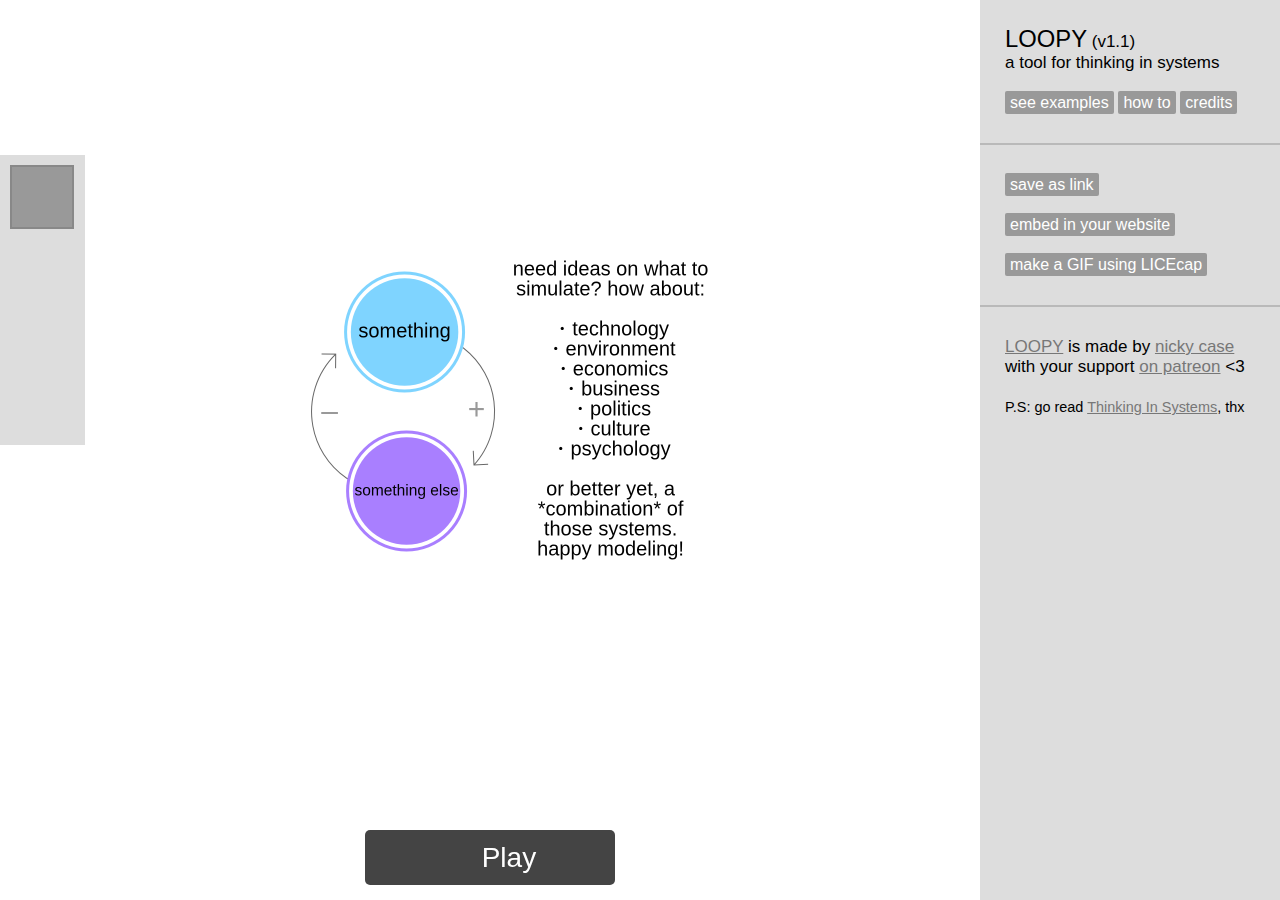
==== ncase.me/loopy/v1.1/index.html @ 6c467ffd "refactor: deploy to github pages" ====
<!doctype html>
<html>
<head>
    
    <!-- META -->
	<title>LOOPY (v1.1)</title>
    <meta content="text/html;charset=utf-8" http-equiv="Content-Type">
	<meta content="utf-8" http-equiv="encoding">
	<meta charset="utf-8">
	<link rel="icon" type="image/png" href="favicon.png">

	<!-- Schema.org markup for Google+ -->
	<meta itemprop="name" content="LOOPY!">
	<meta itemprop="description" content="a tool for thinking in systems">
	<meta itemprop="image" content="http://ncase.me/loopy/social/thumbnail.png">

	<!-- Twitter Card data: SMALL -->
	<meta name="twitter:card" content="summary"/>
	<meta name="twitter:site" content="@ncasenmare"/>
	<meta name="twitter:title" content="LOOPY!"/>
	<meta name="twitter:description" content="a tool for thinking in systems"/>
	<meta name="twitter:creator" content="@ncasenmare">
	<meta name="twitter:image" content="http://ncase.me/loopy/social/thumbnail_small.png"/>

	<!-- Open Graph data -->
	<meta property="og:title" content="LOOPY!">
	<meta property="og:type" content="website">
	<meta property="og:url" content="http://ncase.me/loopy/">
	<meta property="og:image" content="http://ncase.me/loopy/social/thumbnail.png">
	<meta property="og:description" content="a tool for thinking in systems">

    <!-- Styles! -->
	<link href="css/loopy.css" rel="stylesheet"/>
	<link href="css/balloon.css" rel="stylesheet"/>

</head>
<body style="opacity:0">

	<!-- Loopy & Ink -->
	<div id="canvasses"></div>

	<!-- The Tools' UI -->
	<div id="toolbar"></div>
	<div id="playbar"></div>
	<div id="sidebar"></div>

	<!-- MODAL -->
	<div id="modal_container">
		<div id="modal_bg"></div>
		<div id="modal">
			<div id="modal_close">[×] CLOSE</div>
			<div id="modal_page"></div>
		</div>
	</div>

</body>
</html>

<!-- Scripts! -->

<!-- Libraries -->
<script src="js/helpers.js"></script>
<script src="js/minpubsub.js"></script>
<script src="js/Mouse.js"></script>
<script src="js/Key.js"></script>

<!-- Core Simulation Code -->
<script src="js/Loopy.js%3Fv=5"></script>
<script src="js/Model.js%3Fv=3"></script>
<script src="js/Node.js%3Fv=3"></script>
<script src="js/Edge.js%3Fv=2"></script>
<script src="js/Label.js"></script>

<!-- Tools -->
<script src="js/PageUI.js"></script>
<script src="js/Sidebar.js%3Fv=2"></script>
<script src="js/Toolbar.js"></script>
<script src="js/PlayControls.js?z=1"></script>
<script src="js/Modal.js%3Fv=4"></script>
<script src="js/Ink.js"></script>
<script src="js/Dragger.js"></script>
<script src="js/Eraser.js"></script>
<script src="js/Labeller.js"></script>

<!-- Start it -->
<script>
window.onload = function(){
	window.loopy = new Loopy();
};
</script>
---- ncase.me/loopy/v1.1/css/loopy.css ----
body{
	margin:0;
	background: #fff;

	font-family: Helvetica, Arial, sans-serif;
	font-weight: normal;
	font-size: 20px;

	overflow: hidden;
}
canvas{
	position:absolute;
	top:0; left:0;
}

#canvasses{
	position:absolute;
	top:0; left:0;
	width: calc(100% - 300px);
	height: 100%;
}
#canvasses[fullscreen=yes]{
	width: 100%;
}
#canvasses[cursor=ink]{
	cursor: url('cursors/ink.png') 0 30, auto;
}
#canvasses[cursor=drag]{
	cursor: url('cursors/drag.png') 15 15, auto;
}
#canvasses[cursor=erase]{
	cursor: url('cursors/erase.png') 5 25, auto;
}
#canvasses[cursor=label]{
	cursor: url('cursors/label.png') 15 15, auto;
}



/**********
 PLAY CONTROLS
**********/

#playbar{
	position: absolute;
	bottom: 15px;
	left: calc(50% - 275px); /* 50% - half of (playbar width + sidebar width)*/

	width: 250px;
	height: 75px;

	-webkit-user-select: none;
	-moz-user-select: none;
	-ms-user-select: none;
	user-select: none;
}
#playbar[fullscreen=yes]{
	left: calc(50% - 125px); /* 50% - half of (playbar width)*/
}
#playbar .component_button{
	position: absolute;
	bottom: 0;
	width: 230px;
	height: 25px;
	background: #444;
}
#playbar .component_button:hover{
	background: #555;
}
#playbar .play_slider{
	width: 190px;
    position: absolute;
    left: 30px;
    margin: 0;
}
.play_button_icon{
	width: 25px;
	height: 25px;
	background-image: url(icons/controls.png);
	display: inline-block;
	background-size: 400% 100%;
}
.play_button_icon[icon="0"]{ background-position: 0 0; }
.play_button_icon[icon="1"]{ background-position: -25px 0; }
.play_button_icon[icon="2"]{ background-position: -50px 0; }
.play_button_icon[icon="3"]{ background-position: -75px 0; }
.play_button_label{
	display: inline-block;
	position: relative;
    top: -5px;
}
div[big=yes] .play_button_icon{
	width: 30px;
	height: 30px;
}
div[big=yes] .play_button_label{
	top: -3px;
}



/**********
 TOOLBAR 
**********/

#toolbar{
	position: absolute;
	left: 0px;
	top: calc(33% - 142.5px); /* 33% - half of toolbar height */

	width:75px; height:280px;
	padding: 5px;
	background-color: #ddd;

	-webkit-user-select: none;
	-moz-user-select: none;
	-ms-user-select: none;
	user-select: none;
}
#toolbar[mode=play]{
	display: none;
}

.toolbar_button{
	width:60px; height:60px;
	margin: 5px;
	border: 2px solid #ddd;
	cursor: pointer;
	background-size: 100% 100%;
}
.toolbar_button[selected=yes]{
	border: 2px solid #888;
	background-color: #999;
}

/**********
 SIDEBAR 
**********/

#sidebar{
	position: absolute;
	top:0; right:0;
	width: 300px;
	height: 100%;
	background: #ddd;

	font-weight: 100;
	font-size: 17px;

	-webkit-user-select: none;
	-moz-user-select: none;
	-ms-user-select: none;
	user-select: none;
}
#sidebar > div{
	margin: 25px;
}
#sidebar > div > div{
	margin-bottom: 20px;
}
#sidebar[mode=play]{
	background: #222;
	color: #777;
}
#sidebar .mini_button{
	background: #999;
	color: #fff;
	padding: 3px 5px;
	border-radius: 2px;
	font-size: 16px;

	cursor: pointer;
}
#sidebar .mini_button:hover{
	background: #aaa;
}
#sidebar[mode=play] .mini_button{
	background: #555;
	color: #111;
}
#sidebar[mode=play] .mini_button:hover{
	background: #666;
}
#sidebar a{ color: #777; }
#sidebar a:hover{ color: #999; }
#sidebar hr{
	border: none;
	border-bottom: 2px solid rgba(150,150,150,0.5);
	width: 300px;
	position: relative;
	left:-25px;
	margin: 10px 0;
}
.component_input{
	border: none;
	
	width:calc(100% - 10px);
	height:22px;
	padding: 5px;
	
	font-size: 20px;
	font-weight: 100;
}
.component_textarea{
	border: none;
	width:calc(100% - 10px);
	height: 100px;
	padding: 5px;
	font-size: 16px;
	font-weight: 100;
}
.component_output{
	border: 1px solid #aaa;
	width:100%;
	background: #ccc;
	color: #666;
	font-size: 15px;
	font-weight: 100;
}
.component_slider{
	position: relative;
	width: 250px;
	height: 52px;
}
.component_slider_graphic{
	position: absolute;
	width: 250px;
	height: 40px;
	cursor: pointer;
}
.component_slider_pointer{
	position: absolute;
	top: 42px;
	width: 15px;
	height: 10px;
}
.component_label{
	margin-bottom: 5px;
}
.component_button{

	width: calc(100% - 20px);
	background: #888;
	color: #fff;
	font-size: 20px;
	font-weight: 100;
	text-align: center;
	padding: 10px;
	border-radius: 5px;

	cursor: pointer;
}
.component_button:hover{
	background: #999;
}
.component_button[header=yes]{
	position: absolute;
	top:0; left:0;
	width: 280px;
	background: #222;
    border-radius: 0px;
    color: #888;
}
.component_button[header=yes]:hover{
	background: #333;
}



/**********

MODAL

**********/

#modal_container{
	display: none;
	position: absolute;
	width: 100%; height: 100%;

	-webkit-user-select: none;
	-moz-user-select: none;
	-ms-user-select: none;
	user-select: none;
}
#modal_container[show=yes]{
	display: block;
}
#modal_bg{
	position: absolute;
	width: 100%; height: 100%;
	background: rgba(0,0,0,0.8);
}
#modal{

	position: absolute;
	top:0; left:0; right:0; bottom:0;
	margin: auto;

	width: 600px; height: 300px;
	padding: 10px;
	background: #ddd;
}
#modal_close{
	width: 120px;
	font-weight: 100;
	color: #777;
	cursor: pointer;
}
#modal_close:hover{
	color: #888;
}
#modal_page{
	margin: 15px;
	font-size: 25px;
	font-weight: 100;
	color: #333;
}
#modal iframe{
	border: none;
}
---- ncase.me/loopy/v1.1/css/balloon.css ----
button[data-balloon] {
  overflow: visible;
}
[data-balloon] {
  position: relative;
}
[data-balloon]:before,
[data-balloon]:after {
  -ms-filter: "progid:DXImageTransform.Microsoft.Alpha(Opacity=0)";
  filter: alpha(opacity=0);
  -khtml-opacity: 0;
  -moz-opacity: 0;
  opacity: 0;
  pointer-events: none;
  -webkit-transition: all 0.1s ease-out 0.1s;
  transition: all 0.1s ease-out 0.1s;
  bottom: 100%;
  left: 50%;
  position: absolute;
  z-index: 10;
  -webkit-transform: translate(-50%, 10px);
  -ms-transform: translate(-50%, 10px);
  transform: translate(-50%, 10px);
  -webkit-transform-origin: top;
  -ms-transform-origin: top;
  transform-origin: top;
}
[data-balloon]:after {
  background: rgba(17, 17, 17, 0.9);
  border-radius: 4px;
  color: #fff;
  content: attr(data-balloon);
  font-size: 18px;
  padding: .5em 1em;
  white-space: nowrap;
  margin-bottom: 11px;
}
[data-balloon]:before {
  background: url('data:image/svg+xml;charset=utf-8,%3Csvg%20xmlns%3D%22http%3A//www.w3.org/2000/svg%22%20width%3D%2236px%22%20height%3D%2212px%22%3E%3Cpath%20fill%3D%22rgba%2817,%2017,%2017,%200.9%29%22%20transform%3D%22rotate%280%29%22%20d%3D%22M2.658,0.000%20C-13.615,0.000%2050.938,0.000%2034.662,0.000%20C28.662,0.000%2023.035,12.002%2018.660,12.002%20C14.285,12.002%208.594,0.000%202.658,0.000%20Z%22/%3E%3C/svg%3E') no-repeat;
  background-size: 100% auto;
  height: 6px;
  width: 18px;
  content: "";
  margin-bottom: 5px;
}
[data-balloon]:hover:before,
[data-balloon][data-balloon-visible]:before,
[data-balloon]:hover:after,
[data-balloon][data-balloon-visible]:after {
  -ms-filter: "progid:DXImageTransform.Microsoft.Alpha(Opacity=100)";
  filter: alpha(opacity=100);
  -khtml-opacity: 1;
  -moz-opacity: 1;
  opacity: 1;
  pointer-events: auto;
  -webkit-transform: translate(-50%, 0);
  -ms-transform: translate(-50%, 0);
  transform: translate(-50%, 0);
}
[data-balloon].font-awesome:after {
  font-family: FontAwesome;
}
[data-balloon][data-balloon-break]:after {
  white-space: pre;
}
[data-balloon-pos="down"]:before,
[data-balloon-pos="down"]:after {
  bottom: auto;
  left: 50%;
  top: 100%;
  -webkit-transform: translate(-50%, -10px);
  -ms-transform: translate(-50%, -10px);
  transform: translate(-50%, -10px);
}
[data-balloon-pos="down"]:after {
  margin-top: 11px;
}
[data-balloon-pos="down"]:before {
  background: url('data:image/svg+xml;charset=utf-8,%3Csvg%20xmlns%3D%22http%3A//www.w3.org/2000/svg%22%20width%3D%2236px%22%20height%3D%2212px%22%3E%3Cpath%20fill%3D%22rgba%2817,%2017,%2017,%200.9%29%22%20transform%3D%22rotate%28180%2018%206%29%22%20d%3D%22M2.658,0.000%20C-13.615,0.000%2050.938,0.000%2034.662,0.000%20C28.662,0.000%2023.035,12.002%2018.660,12.002%20C14.285,12.002%208.594,0.000%202.658,0.000%20Z%22/%3E%3C/svg%3E') no-repeat;
  background-size: 100% auto;
  height: 6px;
  width: 18px;
  margin-top: 5px;
  margin-bottom: 0;
}
[data-balloon-pos="down"]:hover:before,
[data-balloon-pos="down"][data-balloon-visible]:before,
[data-balloon-pos="down"]:hover:after,
[data-balloon-pos="down"][data-balloon-visible]:after {
  -webkit-transform: translate(-50%, 0);
  -ms-transform: translate(-50%, 0);
  transform: translate(-50%, 0);
}
[data-balloon-pos="left"]:before,
[data-balloon-pos="left"]:after {
  bottom: auto;
  left: auto;
  right: 100%;
  top: 50%;
  -webkit-transform: translate(10px, -50%);
  -ms-transform: translate(10px, -50%);
  transform: translate(10px, -50%);
}
[data-balloon-pos="left"]:after {
  margin-right: 11px;
}
[data-balloon-pos="left"]:before {
  background: url('data:image/svg+xml;charset=utf-8,%3Csvg%20xmlns%3D%22http%3A//www.w3.org/2000/svg%22%20width%3D%2212px%22%20height%3D%2236px%22%3E%3Cpath%20fill%3D%22rgba%2817,%2017,%2017,%200.9%29%22%20transform%3D%22rotate%28-90%2018%2018%29%22%20d%3D%22M2.658,0.000%20C-13.615,0.000%2050.938,0.000%2034.662,0.000%20C28.662,0.000%2023.035,12.002%2018.660,12.002%20C14.285,12.002%208.594,0.000%202.658,0.000%20Z%22/%3E%3C/svg%3E') no-repeat;
  background-size: 100% auto;
  height: 18px;
  width: 6px;
  margin-right: 5px;
  margin-bottom: 0;
}
[data-balloon-pos="left"]:hover:before,
[data-balloon-pos="left"][data-balloon-visible]:before,
[data-balloon-pos="left"]:hover:after,
[data-balloon-pos="left"][data-balloon-visible]:after {
  -webkit-transform: translate(0, -50%);
  -ms-transform: translate(0, -50%);
  transform: translate(0, -50%);
}
[data-balloon-pos="right"]:before,
[data-balloon-pos="right"]:after {
  bottom: auto;
  left: 100%;
  top: 50%;
  -webkit-transform: translate(-10px, -50%);
  -ms-transform: translate(-10px, -50%);
  transform: translate(-10px, -50%);
}
[data-balloon-pos="right"]:after {
  margin-left: 11px;
}
[data-balloon-pos="right"]:before {
  background: url('data:image/svg+xml;charset=utf-8,%3Csvg%20xmlns%3D%22http%3A//www.w3.org/2000/svg%22%20width%3D%2212px%22%20height%3D%2236px%22%3E%3Cpath%20fill%3D%22rgba%2817,%2017,%2017,%200.9%29%22%20transform%3D%22rotate%2890%206%206%29%22%20d%3D%22M2.658,0.000%20C-13.615,0.000%2050.938,0.000%2034.662,0.000%20C28.662,0.000%2023.035,12.002%2018.660,12.002%20C14.285,12.002%208.594,0.000%202.658,0.000%20Z%22/%3E%3C/svg%3E') no-repeat;
  background-size: 100% auto;
  height: 18px;
  width: 6px;
  margin-bottom: 0;
  margin-left: 5px;
}
[data-balloon-pos="right"]:hover:before,
[data-balloon-pos="right"][data-balloon-visible]:before,
[data-balloon-pos="right"]:hover:after,
[data-balloon-pos="right"][data-balloon-visible]:after {
  -webkit-transform: translate(0, -50%);
  -ms-transform: translate(0, -50%);
  transform: translate(0, -50%);
}
[data-balloon-length]:after {
  white-space: normal;
}
[data-balloon-length="small"]:after {
  width: 80px;
}
[data-balloon-length="medium"]:after {
  width: 150px;
}
[data-balloon-length="large"]:after {
  width: 260px;
}
[data-balloon-length="xlarge"]:after {
  width: 90vw;
}
@media screen and (min-width: 768px) {
  [data-balloon-length="xlarge"]:after {
    width: 380px;
  }
}
[data-balloon-length="fit"]:after {
  width: 100%;
}
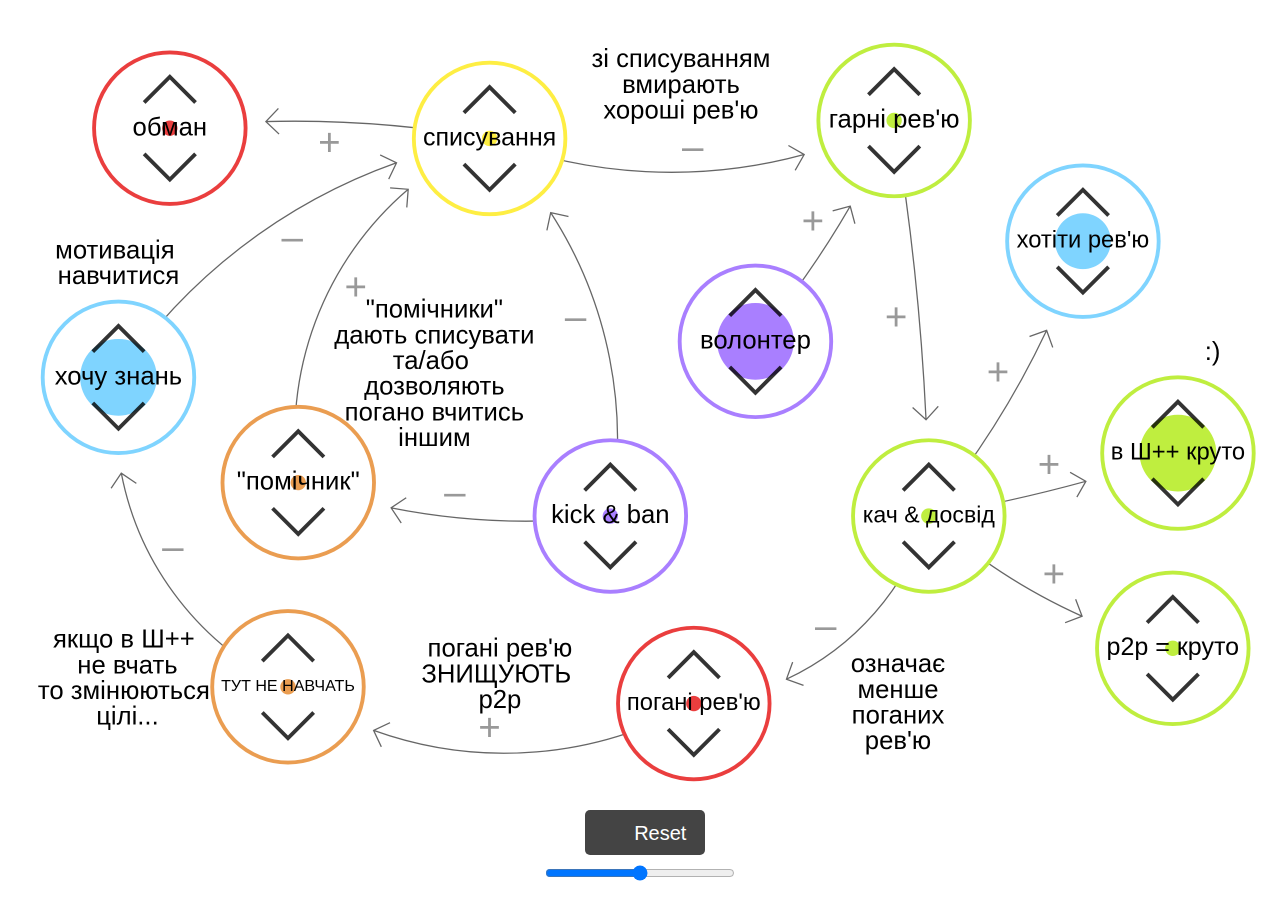
==== commit 3888dae9: "feat: ukrainian localization" ====
--- a/ncase.me/loopy/v1.1/index.html
+++ b/ncase.me/loopy/v1.1/index.html
@@ -1,57 +1,57 @@
 <!doctype html>
 <html>
 <head>
-    
+
     <!-- META -->
-	<title>LOOPY (v1.1)</title>
+    <title>LOOPY (v1.1)</title>
     <meta content="text/html;charset=utf-8" http-equiv="Content-Type">
-	<meta content="utf-8" http-equiv="encoding">
-	<meta charset="utf-8">
-	<link rel="icon" type="image/png" href="favicon.png">
+    <meta content="utf-8" http-equiv="encoding">
+    <meta charset="utf-8">
+    <link rel="icon" type="image/png" href="favicon.png">
 
-	<!-- Schema.org markup for Google+ -->
-	<meta itemprop="name" content="LOOPY!">
-	<meta itemprop="description" content="a tool for thinking in systems">
-	<meta itemprop="image" content="http://ncase.me/loopy/social/thumbnail.png">
+    <!-- Schema.org markup for Google+ -->
+    <meta itemprop="name" content="LOOPY!">
+    <meta itemprop="description" content="a tool for thinking in systems">
+    <meta itemprop="image" content="http://ncase.me/loopy/social/thumbnail.png">
 
-	<!-- Twitter Card data: SMALL -->
-	<meta name="twitter:card" content="summary"/>
-	<meta name="twitter:site" content="@ncasenmare"/>
-	<meta name="twitter:title" content="LOOPY!"/>
-	<meta name="twitter:description" content="a tool for thinking in systems"/>
-	<meta name="twitter:creator" content="@ncasenmare">
-	<meta name="twitter:image" content="http://ncase.me/loopy/social/thumbnail_small.png"/>
+    <!-- Twitter Card data: SMALL -->
+    <meta name="twitter:card" content="summary"/>
+    <meta name="twitter:site" content="@ncasenmare"/>
+    <meta name="twitter:title" content="LOOPY!"/>
+    <meta name="twitter:description" content="a tool for thinking in systems"/>
+    <meta name="twitter:creator" content="@ncasenmare">
+    <meta name="twitter:image" content="http://ncase.me/loopy/social/thumbnail_small.png"/>
 
-	<!-- Open Graph data -->
-	<meta property="og:title" content="LOOPY!">
-	<meta property="og:type" content="website">
-	<meta property="og:url" content="http://ncase.me/loopy/">
-	<meta property="og:image" content="http://ncase.me/loopy/social/thumbnail.png">
-	<meta property="og:description" content="a tool for thinking in systems">
+    <!-- Open Graph data -->
+    <meta property="og:title" content="LOOPY!">
+    <meta property="og:type" content="website">
+    <meta property="og:url" content="http://ncase.me/loopy/">
+    <meta property="og:image" content="http://ncase.me/loopy/social/thumbnail.png">
+    <meta property="og:description" content="a tool for thinking in systems">
 
     <!-- Styles! -->
-	<link href="css/loopy.css" rel="stylesheet"/>
-	<link href="css/balloon.css" rel="stylesheet"/>
+    <link href="css/loopy.css" rel="stylesheet"/>
+    <link href="css/balloon.css" rel="stylesheet"/>
 
 </head>
 <body style="opacity:0">
 
-	<!-- Loopy & Ink -->
-	<div id="canvasses"></div>
+<!-- Loopy & Ink -->
+<div id="canvasses"></div>
 
-	<!-- The Tools' UI -->
-	<div id="toolbar"></div>
-	<div id="playbar"></div>
-	<div id="sidebar"></div>
+<!-- The Tools' UI -->
+<div id="toolbar"></div>
+<div id="playbar"></div>
+<div id="sidebar"></div>
 
-	<!-- MODAL -->
-	<div id="modal_container">
-		<div id="modal_bg"></div>
-		<div id="modal">
-			<div id="modal_close">[×] CLOSE</div>
-			<div id="modal_page"></div>
-		</div>
-	</div>
+<!-- MODAL -->
+<div id="modal_container">
+    <div id="modal_bg"></div>
+    <div id="modal">
+        <div id="modal_close">[×] CLOSE</div>
+        <div id="modal_page"></div>
+    </div>
+</div>
 
 </body>
 </html>
@@ -65,18 +65,18 @@
 <script src="js/Key.js"></script>
 
 <!-- Core Simulation Code -->
-<script src="js/Loopy.js%3Fv=5"></script>
-<script src="js/Model.js%3Fv=3"></script>
-<script src="js/Node.js%3Fv=3"></script>
-<script src="js/Edge.js%3Fv=2"></script>
+<script src="js/Loopy.js?v=5"></script>
+<script src="js/Model.js?v=3"></script>
+<script src="js/Node.js?v=3"></script>
+<script src="js/Edge.js?v=2"></script>
 <script src="js/Label.js"></script>
 
 <!-- Tools -->
 <script src="js/PageUI.js"></script>
-<script src="js/Sidebar.js%3Fv=2"></script>
+<script src="js/Sidebar.js?v=2"></script>
 <script src="js/Toolbar.js"></script>
 <script src="js/PlayControls.js?z=1"></script>
-<script src="js/Modal.js%3Fv=4"></script>
+<script src="js/Modal.js?v=4"></script>
 <script src="js/Ink.js"></script>
 <script src="js/Dragger.js"></script>
 <script src="js/Eraser.js"></script>
@@ -84,7 +84,7 @@
 
 <!-- Start it -->
 <script>
-window.onload = function(){
-	window.loopy = new Loopy();
-};
-</script>+    window.onload = function () {
+        window.loopy = new Loopy();
+    };
+</script>
--- a/ncase.me/loopy/v1.1/css/loopy.css
+++ b/ncase.me/loopy/v1.1/css/loopy.css
@@ -23,16 +23,16 @@
 	width: 100%;
 }
 #canvasses[cursor=ink]{
-	cursor: url('cursors/ink.png') 0 30, auto;
+	cursor: url('https://ncase.me/loopy/v1.1/css/cursors/ink.png') 0 30, auto;
 }
 #canvasses[cursor=drag]{
-	cursor: url('cursors/drag.png') 15 15, auto;
+	cursor: url('https://ncase.me/loopy/v1.1/css/cursors/drag.png') 15 15, auto;
 }
 #canvasses[cursor=erase]{
-	cursor: url('cursors/erase.png') 5 25, auto;
+	cursor: url('https://ncase.me/loopy/v1.1/css/cursors/erase.png') 5 25, auto;
 }
 #canvasses[cursor=label]{
-	cursor: url('cursors/label.png') 15 15, auto;
+	cursor: url('https://ncase.me/loopy/v1.1/css/cursors/label.png') 15 15, auto;
 }
 
 
@@ -76,7 +76,7 @@
 .play_button_icon{
 	width: 25px;
 	height: 25px;
-	background-image: url(icons/controls.png);
+	background-image: url(https://ncase.me/loopy/v1.1/css/icons/controls.png);
 	display: inline-block;
 	background-size: 400% 100%;
 }
@@ -100,7 +100,7 @@
 
 
 /**********
- TOOLBAR 
+ TOOLBAR
 **********/
 
 #toolbar{
@@ -134,7 +134,7 @@
 }
 
 /**********
- SIDEBAR 
+ SIDEBAR
 **********/
 
 #sidebar{
@@ -193,11 +193,11 @@
 }
 .component_input{
 	border: none;
-	
+
 	width:calc(100% - 10px);
 	height:22px;
 	padding: 5px;
-	
+
 	font-size: 20px;
 	font-weight: 100;
 }
